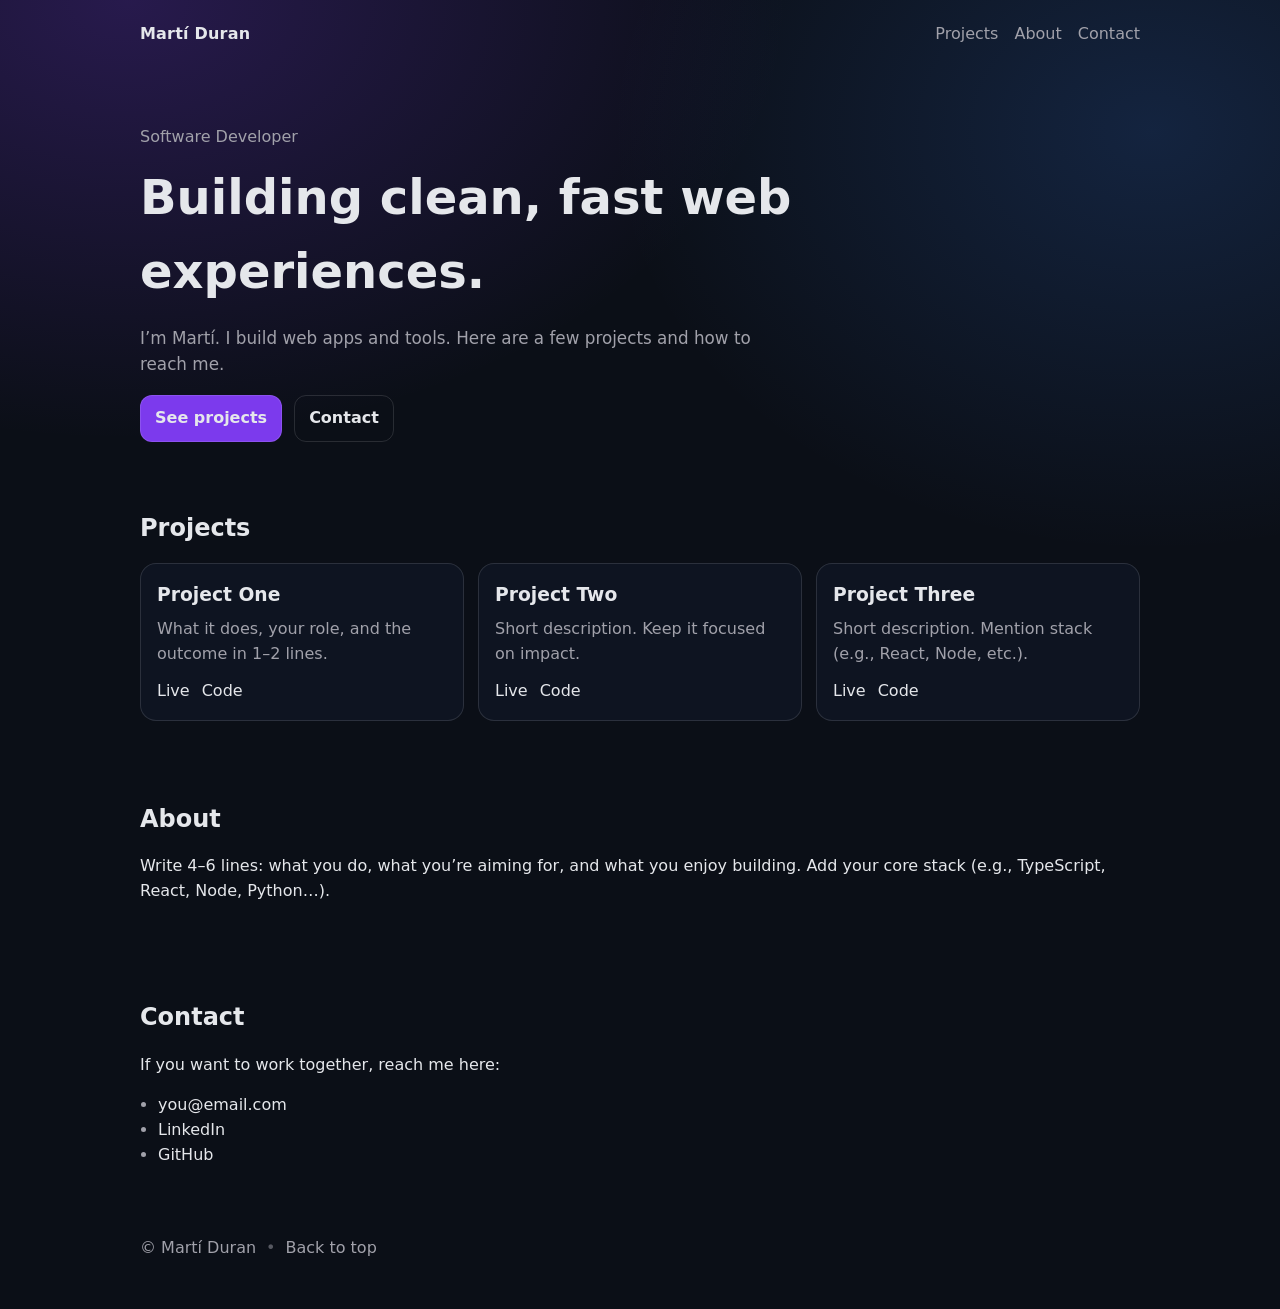
==== index.html @ 9e18cebf "0.0" ====
<!doctype html>
<html lang="en">
  <head>
    <meta charset="UTF-8" />
    <meta name="viewport" content="width=device-width, initial-scale=1.0" />
    <title>Martí Duran — Portfolio</title>
    <meta name="description" content="Portfolio of Martí Duran. Projects, experience, and contact." />
    <link rel="stylesheet" href="styles.css" />
  </head>
  <body>
    <header class="container header">
      <a class="logo" href="#">Martí Duran</a>

      <nav class="nav">
        <a href="#projects">Projects</a>
        <a href="#about">About</a>
        <a href="#contact">Contact</a>
      </nav>
    </header>

    <main>
      <section class="container hero">
        <p class="kicker">Software Developer</p>
        <h1>Building clean, fast web experiences.</h1>
        <p class="lead">
          I’m Martí. I build web apps and tools. Here are a few projects and how to reach me.
        </p>

        <div class="cta">
          <a class="button" href="#projects">See projects</a>
          <a class="button ghost" href="#contact">Contact</a>
        </div>
      </section>

      <section id="projects" class="container section">
        <h2>Projects</h2>

        <div class="grid">
          <article class="card">
            <h3>Project One</h3>
            <p>What it does, your role, and the outcome in 1–2 lines.</p>
            <div class="links">
              <a href="#" target="_blank" rel="noreferrer">Live</a>
              <a href="#" target="_blank" rel="noreferrer">Code</a>
            </div>
          </article>

          <article class="card">
            <h3>Project Two</h3>
            <p>Short description. Keep it focused on impact.</p>
            <div class="links">
              <a href="#" target="_blank" rel="noreferrer">Live</a>
              <a href="#" target="_blank" rel="noreferrer">Code</a>
            </div>
          </article>

          <article class="card">
            <h3>Project Three</h3>
            <p>Short description. Mention stack (e.g., React, Node, etc.).</p>
            <div class="links">
              <a href="#" target="_blank" rel="noreferrer">Live</a>
              <a href="#" target="_blank" rel="noreferrer">Code</a>
            </div>
          </article>
        </div>
      </section>

      <section id="about" class="container section">
        <h2>About</h2>
        <p>
          Write 4–6 lines: what you do, what you’re aiming for, and what you enjoy building.
          Add your core stack (e.g., TypeScript, React, Node, Python…).
        </p>
      </section>

      <section id="contact" class="container section">
        <h2>Contact</h2>
        <p>If you want to work together, reach me here:</p>
        <ul class="contact">
          <li><a href="mailto:you@email.com">you@email.com</a></li>
          <li><a href="https://www.linkedin.com/in/your-handle" target="_blank" rel="noreferrer">LinkedIn</a></li>
          <li><a href="https://github.com/martiduran5" target="_blank" rel="noreferrer">GitHub</a></li>
        </ul>
      </section>
    </main>

    <footer class="container footer">
      <span>© <span id="year"></span> Martí Duran</span>
      <span class="sep">•</span>
      <a href="#top">Back to top</a>
    </footer>

    <script src="script.js"></script>
  </body>
</html>
---- styles.css ----
:root {
  --bg: #0b0f17;
  --panel: #111827;
  --text: #e5e7eb;
  --muted: #a1a1aa;
  --brand: #7c3aed;
  --border: rgba(255, 255, 255, 0.12);
}

* { box-sizing: border-box; }
html, body { margin: 0; padding: 0; }
body {
  font-family: ui-sans-serif, system-ui, -apple-system, Segoe UI, Roboto, Arial, "Apple Color Emoji", "Segoe UI Emoji";
  background: radial-gradient(1200px 800px at 10% 0%, rgba(124, 58, 237, 0.25), transparent 55%),
              radial-gradient(900px 700px at 90% 10%, rgba(59, 130, 246, 0.18), transparent 60%),
              var(--bg);
  color: var(--text);
  line-height: 1.55;
}

a { color: inherit; text-decoration: none; }
a:hover { text-decoration: underline; }

.container { width: min(1000px, 92%); margin: 0 auto; }

.header {
  display: flex;
  justify-content: space-between;
  align-items: center;
  padding: 22px 0;
}

.logo { font-weight: 700; letter-spacing: 0.2px; }

.nav { display: flex; gap: 16px; color: var(--muted); }
.nav a:hover { color: var(--text); text-decoration: none; }

.hero { padding: 56px 0 28px; }
.kicker { color: var(--muted); margin: 0 0 10px; }
.hero h1 { font-size: clamp(2rem, 4vw, 3rem); margin: 0 0 12px; }
.lead { color: var(--muted); font-size: 1.05rem; max-width: 62ch; }

.cta { display: flex; gap: 12px; margin-top: 18px; }
.button {
  background: var(--brand);
  border: 1px solid rgba(255,255,255,0.12);
  padding: 10px 14px;
  border-radius: 12px;
  font-weight: 600;
  text-decoration: none;
}
.button.ghost {
  background: transparent;
}

.section { padding: 40px 0; }
.section h2 { margin: 0 0 16px; }

.grid {
  display: grid;
  grid-template-columns: repeat(3, 1fr);
  gap: 14px;
}

.card {
  background: rgba(17, 24, 39, 0.7);
  border: 1px solid var(--border);
  border-radius: 16px;
  padding: 16px;
  backdrop-filter: blur(8px);
}
.card h3 { margin: 0 0 8px; }
.card p { margin: 0 0 12px; color: var(--muted); }
.links { display: flex; gap: 12px; color: var(--text); }

.contact { margin: 12px 0 0; padding-left: 18px; color: var(--muted); }
.contact a { color: var(--text); }

.footer {
  padding: 28px 0 48px;
  color: var(--muted);
  display: flex;
  gap: 10px;
  align-items: center;
}
.sep { opacity: 0.5; }

@media (max-width: 860px) {
  .grid { grid-template-columns: 1fr; }
  .nav { gap: 12px; }
}
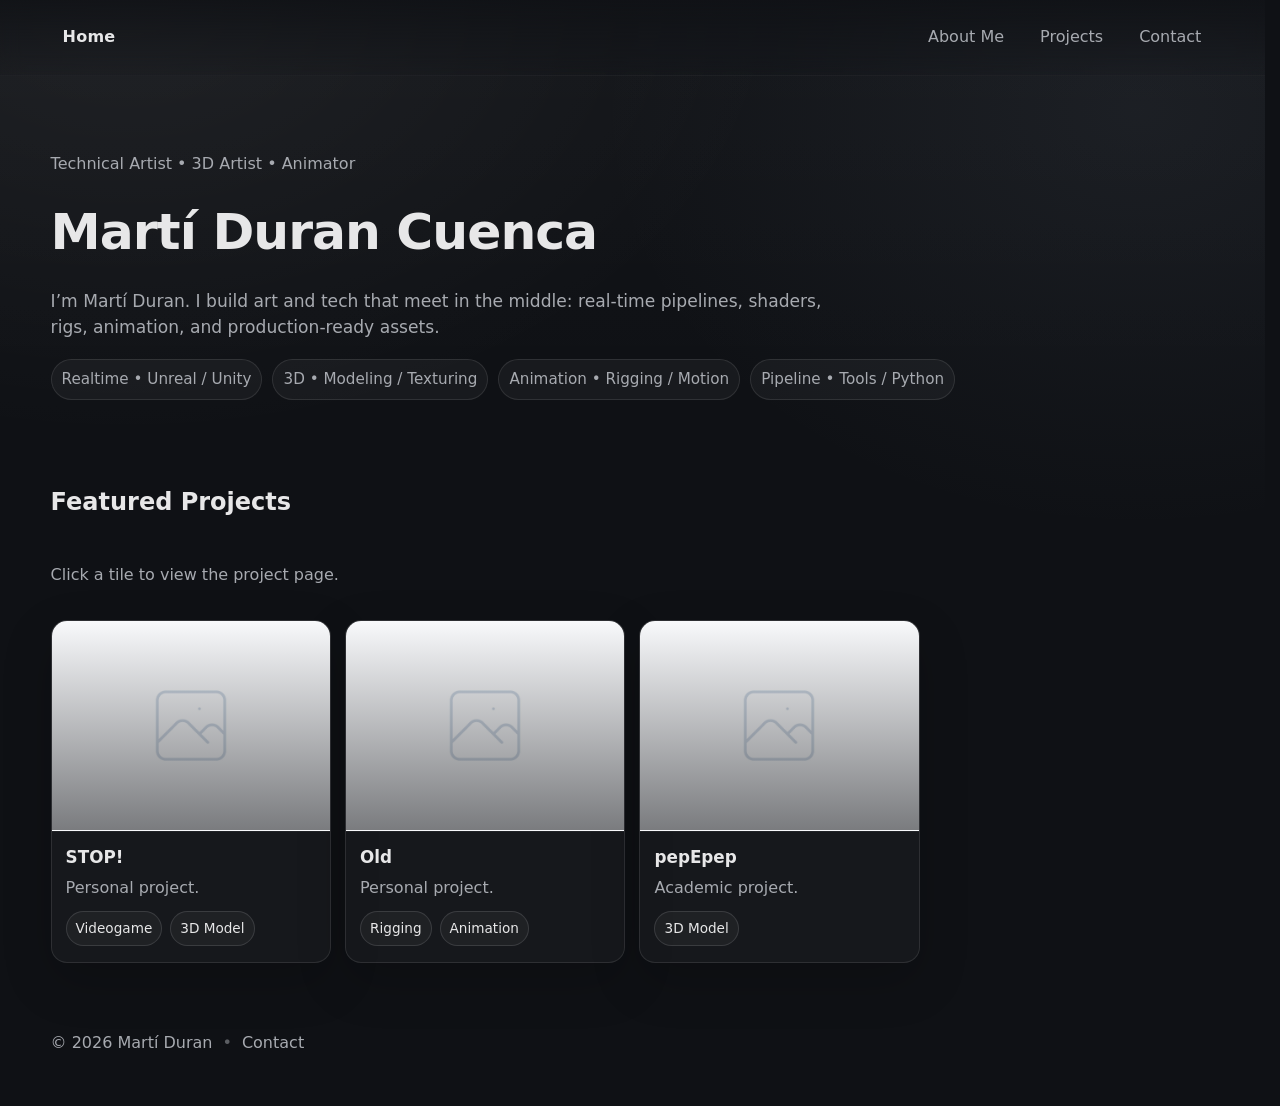
==== commit 9a126838: "0.1" ====
--- a/index.html
+++ b/index.html
@@ -1,95 +1,109 @@
 <!doctype html>
-<html lang="en">
+<html lang="en" id="top">
   <head>
     <meta charset="UTF-8" />
     <meta name="viewport" content="width=device-width, initial-scale=1.0" />
-    <title>Martí Duran — Portfolio</title>
-    <meta name="description" content="Portfolio of Martí Duran. Projects, experience, and contact." />
+    <title>Martí Duran — Technical Artist • 3D Artist • Animator</title>
+    <meta name="description" content="Portfolio of Martí Duran — Technical Artist, 3D Artist and Animator." />
     <link rel="stylesheet" href="styles.css" />
+    <script defer src="script.js"></script>
   </head>
+
   <body>
-    <header class="container header">
-      <a class="logo" href="#">Martí Duran</a>
+    <div class="site-header">
+      <header class="container header">
+        <a class="logo" href="index.html" aria-label="Go to homepage">Home</a>
 
-      <nav class="nav">
-        <a href="#projects">Projects</a>
-        <a href="#about">About</a>
-        <a href="#contact">Contact</a>
-      </nav>
-    </header>
+        <nav class="nav" aria-label="Primary navigation">
+          <a href="about.html">About Me</a>
+          <a href="projects.html">Projects</a>
+          <a href="contact.html">Contact</a>
+        </nav>
+
+        <button class="mobile-toggle" type="button" aria-label="Open menu" aria-expanded="false">Menu</button>
+      </header>
+
+      <div class="mobile-menu" hidden>
+        <nav class="mobile-nav" aria-label="Mobile navigation">
+          <a href="about.html">About Me</a>
+          <a href="projects.html">Projects</a>
+          <a href="contact.html">Contact</a>
+        </nav>
+      </div>
+    </div>
 
     <main>
       <section class="container hero">
-        <p class="kicker">Software Developer</p>
-        <h1>Building clean, fast web experiences.</h1>
+        <p class="muted">Technical Artist • 3D Artist • Animator</p>
+        <h1>Martí Duran Cuenca</h1>
         <p class="lead">
-          I’m Martí. I build web apps and tools. Here are a few projects and how to reach me.
+          I’m Martí Duran. I build art and tech that meet in the middle:
+          real-time pipelines, shaders, rigs, animation, and production-ready assets.
         </p>
 
-        <div class="cta">
-          <a class="button" href="#projects">See projects</a>
-          <a class="button ghost" href="#contact">Contact</a>
+        <div class="hero-meta">
+          <div class="pill">Realtime • Unreal / Unity</div>
+          <div class="pill">3D • Modeling / Texturing</div>
+          <div class="pill">Animation • Rigging / Motion</div>
+          <div class="pill">Pipeline • Tools / Python</div>
         </div>
       </section>
 
-      <section id="projects" class="container section">
-        <h2>Projects</h2>
+      <section class="container section">
+        <div class="section-head">
+          <h2>Featured Projects</h2>
+          <p class="muted">Click a tile to view the project page.</p>
+        </div>
 
-        <div class="grid">
-          <article class="card">
-            <h3>Project One</h3>
-            <p>What it does, your role, and the outcome in 1–2 lines.</p>
-            <div class="links">
-              <a href="#" target="_blank" rel="noreferrer">Live</a>
-              <a href="#" target="_blank" rel="noreferrer">Code</a>
+        <div class="tile-grid">
+          <a class="tile" href="projects/personal-01.html" aria-label="Open STOP!">
+            <div class="tile-thumb">
+              <img src="assets/projects/personal/personal-01/thumb.jpg" alt="STOP! thumbnail" loading="lazy" />
             </div>
-          </article>
+            <div class="tile-body">
+              <h3 class="tile-title">STOP!</h3>
+              <p class="tile-desc">Personal project.</p>
+              <div class="tags">
+                <span class="tag">Videogame</span>
+                <span class="tag">3D Model</span>
+              </div>
+            </div>
+          </a>
 
-          <article class="card">
-            <h3>Project Two</h3>
-            <p>Short description. Keep it focused on impact.</p>
-            <div class="links">
-              <a href="#" target="_blank" rel="noreferrer">Live</a>
-              <a href="#" target="_blank" rel="noreferrer">Code</a>
+          <a class="tile" href="projects/personal-02.html" aria-label="Open Old">
+            <div class="tile-thumb">
+              <img src="assets/projects/personal/personal-02/thumb.jpg" alt="Old thumbnail" loading="lazy" />
             </div>
-          </article>
+            <div class="tile-body">
+              <h3 class="tile-title">Old</h3>
+              <p class="tile-desc">Personal project.</p>
+              <div class="tags">
+                <span class="tag">Rigging</span>
+                <span class="tag">Animation</span>
+              </div>
+            </div>
+          </a>
 
-          <article class="card">
-            <h3>Project Three</h3>
-            <p>Short description. Mention stack (e.g., React, Node, etc.).</p>
-            <div class="links">
-              <a href="#" target="_blank" rel="noreferrer">Live</a>
-              <a href="#" target="_blank" rel="noreferrer">Code</a>
+          <a class="tile" href="projects/academic-01.html" aria-label="Open pepEpep">
+            <div class="tile-thumb">
+              <img src="assets/projects/academic/academic-01/thumb.jpg" alt="pepEpep thumbnail" loading="lazy" />
             </div>
-          </article>
+            <div class="tile-body">
+              <h3 class="tile-title">pepEpep</h3>
+              <p class="tile-desc">Academic project.</p>
+              <div class="tags">
+                <span class="tag">3D Model</span>
+              </div>
+            </div>
+          </a>
         </div>
-      </section>
-
-      <section id="about" class="container section">
-        <h2>About</h2>
-        <p>
-          Write 4–6 lines: what you do, what you’re aiming for, and what you enjoy building.
-          Add your core stack (e.g., TypeScript, React, Node, Python…).
-        </p>
-      </section>
-
-      <section id="contact" class="container section">
-        <h2>Contact</h2>
-        <p>If you want to work together, reach me here:</p>
-        <ul class="contact">
-          <li><a href="mailto:you@email.com">you@email.com</a></li>
-          <li><a href="https://www.linkedin.com/in/your-handle" target="_blank" rel="noreferrer">LinkedIn</a></li>
-          <li><a href="https://github.com/martiduran5" target="_blank" rel="noreferrer">GitHub</a></li>
-        </ul>
       </section>
     </main>
 
     <footer class="container footer">
       <span>© <span id="year"></span> Martí Duran</span>
       <span class="sep">•</span>
-      <a href="#top">Back to top</a>
+      <a href="contact.html">Contact</a>
     </footer>
-
-    <script src="script.js"></script>
   </body>
 </html>
--- a/styles.css
+++ b/styles.css
@@ -1,91 +1,525 @@
 :root {
-  --bg: #0b0f17;
-  --panel: #111827;
-  --text: #e5e7eb;
-  --muted: #a1a1aa;
-  --brand: #7c3aed;
-  --border: rgba(255, 255, 255, 0.12);
+  /* ===== Neutral grey scheme (graphite) with subtle undertones ===== */
+  --bg: #0f1115;
+  --panel: rgba(22, 24, 28, 0.78);
+  --panel-strong: rgba(22, 24, 28, 0.92);
+  --text: #e7e7e8;
+  --muted: #a7aab0;
+  --brand: #8b8f97;
+  --border: rgba(255, 255, 255, 0.10);
+  --shadow: 0 18px 60px rgba(0, 0, 0, 0.45);
+
+  --radius: 16px;
+  --container: 1280px;
 }
 
 * { box-sizing: border-box; }
 html, body { margin: 0; padding: 0; }
+
+html {
+  color-scheme: dark;
+  scroll-behavior: smooth;
+
+  /* Prevent tiny width differences between short/long pages (scrollbar on/off) */
+  scrollbar-gutter: stable;
+}
+
+/* Footer pinned to bottom on tall screens */
 body {
-  font-family: ui-sans-serif, system-ui, -apple-system, Segoe UI, Roboto, Arial, "Apple Color Emoji", "Segoe UI Emoji";
-  background: radial-gradient(1200px 800px at 10% 0%, rgba(124, 58, 237, 0.25), transparent 55%),
-              radial-gradient(900px 700px at 90% 10%, rgba(59, 130, 246, 0.18), transparent 60%),
-              var(--bg);
+  min-height: 100vh;
+  display: flex;
+  flex-direction: column;
+
+  font-family: ui-sans-serif, system-ui, -apple-system, Segoe UI, Roboto, Arial, "Apple Color Emoji","Segoe UI Emoji";
+
+  background:
+    radial-gradient(1200px 800px at 10% 0%, rgba(255, 255, 255, 0.06), transparent 55%),
+    radial-gradient(900px 700px at 90% 10%, rgba(148, 163, 184, 0.08), transparent 60%),
+    linear-gradient(180deg, rgba(255,255,255,0.02), transparent 35%),
+    var(--bg);
+
   color: var(--text);
   line-height: 1.55;
 }
 
+main { flex: 1; }
+
+img { max-width: 100%; display: block; }
 a { color: inherit; text-decoration: none; }
-a:hover { text-decoration: underline; }
-
-.container { width: min(1000px, 92%); margin: 0 auto; }
-
+
+.container { width: min(var(--container), 92%); margin: 0 auto; }
+.muted { color: var(--muted); }
+.tiny { font-size: 0.9rem; }
+
+/* ===== Full-width sticky glass header wrapper ===== */
+.site-header {
+  position: sticky;
+  top: 0;
+  z-index: 30;
+
+  width: 100%;
+  background: linear-gradient(to bottom, rgba(15, 17, 21, 0.82), rgba(15, 17, 21, 0.10));
+  backdrop-filter: blur(10px);
+  border-bottom: 1px solid rgba(255, 255, 255, 0.06);
+}
+
+/* Header content uses the SAME .container bounds as the rest of the site */
 .header {
   display: flex;
   justify-content: space-between;
   align-items: center;
-  padding: 22px 0;
-}
-
-.logo { font-weight: 700; letter-spacing: 0.2px; }
-
-.nav { display: flex; gap: 16px; color: var(--muted); }
-.nav a:hover { color: var(--text); text-decoration: none; }
-
-.hero { padding: 56px 0 28px; }
-.kicker { color: var(--muted); margin: 0 0 10px; }
-.hero h1 { font-size: clamp(2rem, 4vw, 3rem); margin: 0 0 12px; }
-.lead { color: var(--muted); font-size: 1.05rem; max-width: 62ch; }
-
-.cta { display: flex; gap: 12px; margin-top: 18px; }
+  padding: 14px 0;
+}
+
+.logo {
+  font-weight: 800;
+  letter-spacing: 0.2px;
+  padding: 10px 12px;
+  border-radius: 12px;
+}
+.logo:hover { background: rgba(255, 255, 255, 0.06); }
+
+/* Nav */
+.nav {
+  display: flex;
+  align-items: center;
+  gap: 10px;
+  color: var(--muted);
+}
+
+.nav a {
+  color: var(--muted);
+  padding: 10px 12px;
+  border-radius: 12px;
+  border: 1px solid transparent;
+  transition: background 160ms ease, color 160ms ease, border-color 160ms ease;
+}
+
+.nav a:hover {
+  color: var(--text);
+  background: rgba(255, 255, 255, 0.06);
+  border-color: rgba(255, 255, 255, 0.06);
+}
+
+.nav a.active {
+  color: var(--text);
+  background: rgba(255, 255, 255, 0.07);
+  border-color: rgba(255, 255, 255, 0.14);
+}
+
+/* Mobile menu */
+.mobile-toggle {
+  display: none;
+  padding: 10px 12px;
+  border-radius: 12px;
+  border: 1px solid var(--border);
+  background: rgba(255, 255, 255, 0.04);
+  color: var(--text);
+  cursor: pointer;
+}
+.mobile-toggle:hover { background: rgba(255, 255, 255, 0.07); }
+
+.mobile-menu {
+  background: rgba(15, 17, 21, 0.82);
+  backdrop-filter: blur(10px);
+  border-bottom: 1px solid rgba(255, 255, 255, 0.08);
+}
+.mobile-nav {
+  width: min(var(--container), 92%);
+  margin: 0 auto;
+  padding: 12px 0 16px;
+  display: grid;
+  gap: 10px;
+}
+.mobile-nav a {
+  padding: 12px 12px;
+  border: 1px solid var(--border);
+  border-radius: 14px;
+  background: rgba(255, 255, 255, 0.04);
+  color: var(--text);
+}
+
+/* Sections */
+.section { padding: 42px 0; }
+.section-head { display: grid; gap: 6px; margin-bottom: 16px; }
+
+.hero { padding: 60px 0 22px; }
+.page-hero { padding: 46px 0 18px; }
+
+.hero h1,
+.page-hero h1 {
+  font-size: clamp(2rem, 4vw, 3.15rem);
+  margin: 0 0 12px;
+  letter-spacing: -0.02em;
+}
+
+.lead {
+  color: var(--muted);
+  font-size: 1.07rem;
+  max-width: 72ch;
+}
+
+/* Buttons */
+.cta {
+  display: flex;
+  gap: 12px;
+  flex-wrap: wrap;
+  margin-top: 18px;
+}
 .button {
-  background: var(--brand);
-  border: 1px solid rgba(255,255,255,0.12);
+  background: rgba(255, 255, 255, 0.10);
+  border: 1px solid rgba(255, 255, 255, 0.14);
   padding: 10px 14px;
   border-radius: 12px;
-  font-weight: 600;
-  text-decoration: none;
+  font-weight: 700;
+  color: var(--text);
+  display: inline-flex;
+  align-items: center;
+  justify-content: center;
+  gap: 8px;
+  box-shadow: 0 10px 30px rgba(0, 0, 0, 0.25);
+  transition: transform 160ms ease, box-shadow 160ms ease, background 160ms ease;
+}
+.button:hover {
+  transform: translateY(-1px);
+  background: rgba(255, 255, 255, 0.14);
+  box-shadow: 0 14px 38px rgba(0, 0, 0, 0.35);
 }
 .button.ghost {
   background: transparent;
-}
-
-.section { padding: 40px 0; }
-.section h2 { margin: 0 0 16px; }
-
-.grid {
+  box-shadow: none;
+  border: 1px solid rgba(255, 255, 255, 0.14);
+}
+.button.ghost:hover { background: rgba(255, 255, 255, 0.06); }
+
+/* Pills */
+.hero-meta {
+  display: flex;
+  flex-wrap: wrap;
+  gap: 10px;
+  margin-top: 18px;
+}
+.pill {
+  border: 1px solid var(--border);
+  background: rgba(255, 255, 255, 0.04);
+  color: var(--muted);
+  padding: 8px 10px;
+  border-radius: 999px;
+  font-size: 0.95rem;
+}
+
+/* ===== Panel spacing normalization (even top/bottom) ===== */
+.panel {
+  background: var(--panel);
+  border: 1px solid var(--border);
+  border-radius: var(--radius);
+  backdrop-filter: blur(10px);
+  box-shadow: 0 18px 50px rgba(0, 0, 0, 0.24);
+  padding: 16px 18px;
+}
+
+.panel-accent {
+  background:
+    linear-gradient(135deg, rgba(255, 255, 255, 0.06), rgba(148, 163, 184, 0.06)),
+    var(--panel);
+  border-color: rgba(255, 255, 255, 0.12);
+}
+
+/* Normalize spacing inside panels */
+.panel h2 { margin: 0 0 12px; }
+.panel h3 { margin: 16px 0 8px; }
+
+.panel p { margin: 0 0 12px; }
+.panel p:last-child { margin-bottom: 0; }
+
+.panel ul { margin: 10px 0 0; padding-left: 18px; }
+.panel ul:last-child { margin-bottom: 0; }
+
+/* About toolset vertical */
+.toolset-vertical {
+  display: grid;
+  gap: 12px;
+  margin-top: 10px;
+}
+.toolset-vertical .note {
+  border: 1px solid var(--border);
+  background: rgba(255, 255, 255, 0.03);
+  border-radius: 14px;
+  padding: 12px;
+}
+
+/* Tiles */
+.tile-grid {
   display: grid;
   grid-template-columns: repeat(3, 1fr);
   gap: 14px;
 }
 
-.card {
-  background: rgba(17, 24, 39, 0.7);
-  border: 1px solid var(--border);
-  border-radius: 16px;
-  padding: 16px;
-  backdrop-filter: blur(8px);
-}
-.card h3 { margin: 0 0 8px; }
-.card p { margin: 0 0 12px; color: var(--muted); }
-.links { display: flex; gap: 12px; color: var(--text); }
-
-.contact { margin: 12px 0 0; padding-left: 18px; color: var(--muted); }
-.contact a { color: var(--text); }
-
+/* Wide screens: 4 columns */
+@media (min-width: 1280px) {
+  .tile-grid { grid-template-columns: repeat(4, 1fr); }
+}
+
+.tile {
+  display: grid;
+  grid-template-rows: auto 1fr;
+  border-radius: var(--radius);
+  border: 1px solid var(--border);
+  background: rgba(255, 255, 255, 0.03);
+  overflow: hidden;
+  box-shadow: 0 18px 50px rgba(0, 0, 0, 0.18);
+  transition: transform 170ms ease, border-color 170ms ease, box-shadow 170ms ease;
+}
+.tile:hover {
+  transform: translateY(-3px);
+  border-color: rgba(255, 255, 255, 0.18);
+  box-shadow: 0 24px 70px rgba(0, 0, 0, 0.30);
+}
+
+.tile-thumb { position: relative; background: rgba(255, 255, 255, 0.03); }
+.tile-thumb::after {
+  content: "";
+  position: absolute;
+  inset: 0;
+  background: linear-gradient(to bottom, transparent, rgba(15, 17, 21, 0.60));
+  opacity: 0.9;
+  pointer-events: none;
+}
+.tile-thumb img {
+  width: 100%;
+  aspect-ratio: 4 / 3;
+  object-fit: cover;
+  transform: scale(1.01);
+  transition: transform 220ms ease;
+}
+.tile:hover .tile-thumb img { transform: scale(1.06); }
+
+.tile-body { padding: 14px 14px 16px; }
+.tile-title { margin: 0 0 6px; font-size: 1.05rem; }
+.tile-desc { margin: 0 0 10px; color: var(--muted); }
+
+.tags { display: flex; flex-wrap: wrap; gap: 8px; }
+.tag {
+  font-size: 0.85rem;
+  color: var(--text);
+  border: 1px solid rgba(255, 255, 255, 0.12);
+  background: rgba(255, 255, 255, 0.04);
+  padding: 6px 9px;
+  border-radius: 999px;
+}
+
+/* Filters */
+.filter-row {
+  display: flex;
+  flex-wrap: wrap;
+  gap: 10px;
+  margin: 10px 0 16px;
+}
+.filter-chip {
+  user-select: none;
+  cursor: pointer;
+  padding: 8px 10px;
+  border-radius: 999px;
+  border: 1px solid var(--border);
+  background: rgba(255, 255, 255, 0.03);
+  color: var(--muted);
+  font-size: 0.95rem;
+}
+.filter-chip.active {
+  background: rgba(255, 255, 255, 0.08);
+  border-color: rgba(255, 255, 255, 0.16);
+  color: var(--text);
+}
+
+/* Project detail */
+.back-row { margin-bottom: 10px; }
+.back-link {
+  display: inline-flex;
+  align-items: center;
+  gap: 8px;
+  color: var(--muted);
+  padding: 8px 10px;
+  border-radius: 12px;
+  border: 1px solid rgba(255,255,255,0.10);
+  background: rgba(255,255,255,0.03);
+}
+.back-link:hover { color: var(--text); background: rgba(255,255,255,0.06); }
+
+.project-meta {
+  margin-top: 18px;
+  display: grid;
+  grid-template-columns: repeat(4, 1fr);
+  gap: 12px;
+}
+.meta-card {
+  background: rgba(255, 255, 255, 0.03);
+  border: 1px solid var(--border);
+  border-radius: 14px;
+  padding: 12px;
+}
+.meta-title { color: var(--muted); font-size: 0.9rem; margin-bottom: 6px; }
+.meta-text a { text-decoration: underline; text-underline-offset: 3px; }
+
+/* Gallery */
+.gallery {
+  display: grid;
+  grid-template-columns: repeat(4, 1fr);
+  gap: 12px;
+}
+.gallery-item {
+  border-radius: 14px;
+  overflow: hidden;
+  border: 1px solid var(--border);
+  background: rgba(255, 255, 255, 0.03);
+  transition: transform 160ms ease, border-color 160ms ease;
+  cursor: zoom-in;
+}
+.gallery-item:hover {
+  transform: translateY(-2px);
+  border-color: rgba(255, 255, 255, 0.18);
+}
+.gallery-item img {
+  width: 100%;
+  aspect-ratio: 1 / 1;
+  object-fit: cover;
+}
+
+/* Contact links grid */
+.link-grid {
+  display: grid;
+  grid-template-columns: repeat(2, 1fr);
+  gap: 12px;
+  margin-top: 12px;
+}
+.link-card {
+  border: 1px solid var(--border);
+  background: rgba(255, 255, 255, 0.03);
+  border-radius: 14px;
+  padding: 12px;
+  display: grid;
+  gap: 6px;
+}
+.link-card .label { color: var(--muted); font-size: 0.9rem; }
+.link-card a { text-decoration: underline; text-underline-offset: 3px; }
+
+/* Footer */
 .footer {
-  padding: 28px 0 48px;
-  color: var(--muted);
-  display: flex;
+  padding: 26px 0 50px;
+  color: var(--muted);
+  display: flex;
+  flex-wrap: wrap;
   gap: 10px;
   align-items: center;
 }
 .sep { opacity: 0.5; }
 
-@media (max-width: 860px) {
-  .grid { grid-template-columns: 1fr; }
-  .nav { gap: 12px; }
+/* Focus states */
+a:focus-visible,
+button:focus-visible,
+[role="button"]:focus-visible {
+  outline: 2px solid rgba(255, 255, 255, 0.45);
+  outline-offset: 3px;
+  border-radius: 12px;
+}
+
+/* ===== Lightbox ===== */
+.lightbox {
+  position: fixed;
+  inset: 0;
+  z-index: 999;
+  display: none;
+}
+.lightbox.open { display: block; }
+
+.lightbox-backdrop {
+  position: absolute;
+  inset: 0;
+  background: rgba(0,0,0,0.78);
+}
+
+.lightbox-content {
+  position: relative;
+  height: 100%;
+  width: 100%;
+  display: grid;
+  place-items: center;
+  padding: 24px;
+}
+
+.lightbox-img {
+  max-width: min(1100px, 92vw);
+  max-height: 78vh;
+  border-radius: 16px;
+  border: 1px solid rgba(255,255,255,0.14);
+  box-shadow: 0 30px 120px rgba(0,0,0,0.6);
+  background: rgba(255,255,255,0.03);
+  object-fit: contain;
+}
+
+.lightbox-btn {
+  position: absolute;
+  top: 50%;
+  transform: translateY(-50%);
+  border: 1px solid rgba(255,255,255,0.16);
+  background: rgba(22, 24, 28, 0.70);
+  color: var(--text);
+  width: 44px;
+  height: 44px;
+  border-radius: 999px;
+  cursor: pointer;
+  display: grid;
+  place-items: center;
+  backdrop-filter: blur(8px);
+}
+.lightbox-btn:hover { background: rgba(22, 24, 28, 0.88); }
+
+/* RESTORED: arrows on screen edges */
+.lightbox-prev { left: 22px; }
+.lightbox-next { right: 22px; }
+
+.lightbox-close {
+  position: absolute;
+  top: 18px;
+  right: 18px;
+  border: 1px solid rgba(255,255,255,0.16);
+  background: rgba(22, 24, 28, 0.70);
+  color: var(--text);
+  padding: 10px 12px;
+  border-radius: 999px;
+  cursor: pointer;
+  backdrop-filter: blur(8px);
+}
+.lightbox-close:hover { background: rgba(22, 24, 28, 0.88); }
+
+.lightbox-counter {
+  position: absolute;
+  bottom: 18px;
+  left: 50%;
+  transform: translateX(-50%);
+  color: rgba(231, 231, 232, 0.92);
+  background: rgba(22,24,28,0.65);
+  border: 1px solid rgba(255,255,255,0.12);
+  padding: 8px 10px;
+  border-radius: 999px;
+  backdrop-filter: blur(8px);
+  font-size: 0.95rem;
+}
+
+/* Responsive */
+@media (max-width: 980px) {
+  .tile-grid { grid-template-columns: repeat(2, 1fr); }
+  .project-meta { grid-template-columns: repeat(2, 1fr); }
+  .gallery { grid-template-columns: repeat(2, 1fr); }
+}
+
+@media (max-width: 780px) {
+  .nav { display: none; }
+  .mobile-toggle { display: inline-flex; align-items: center; justify-content: center; }
+  .tile-grid { grid-template-columns: 1fr; }
+  .link-grid { grid-template-columns: 1fr; }
+
+  /* keep arrows usable on small screens */
+  .lightbox-prev { left: 10px; }
+  .lightbox-next { right: 10px; }
+  .lightbox-close { right: 10px; }
 }
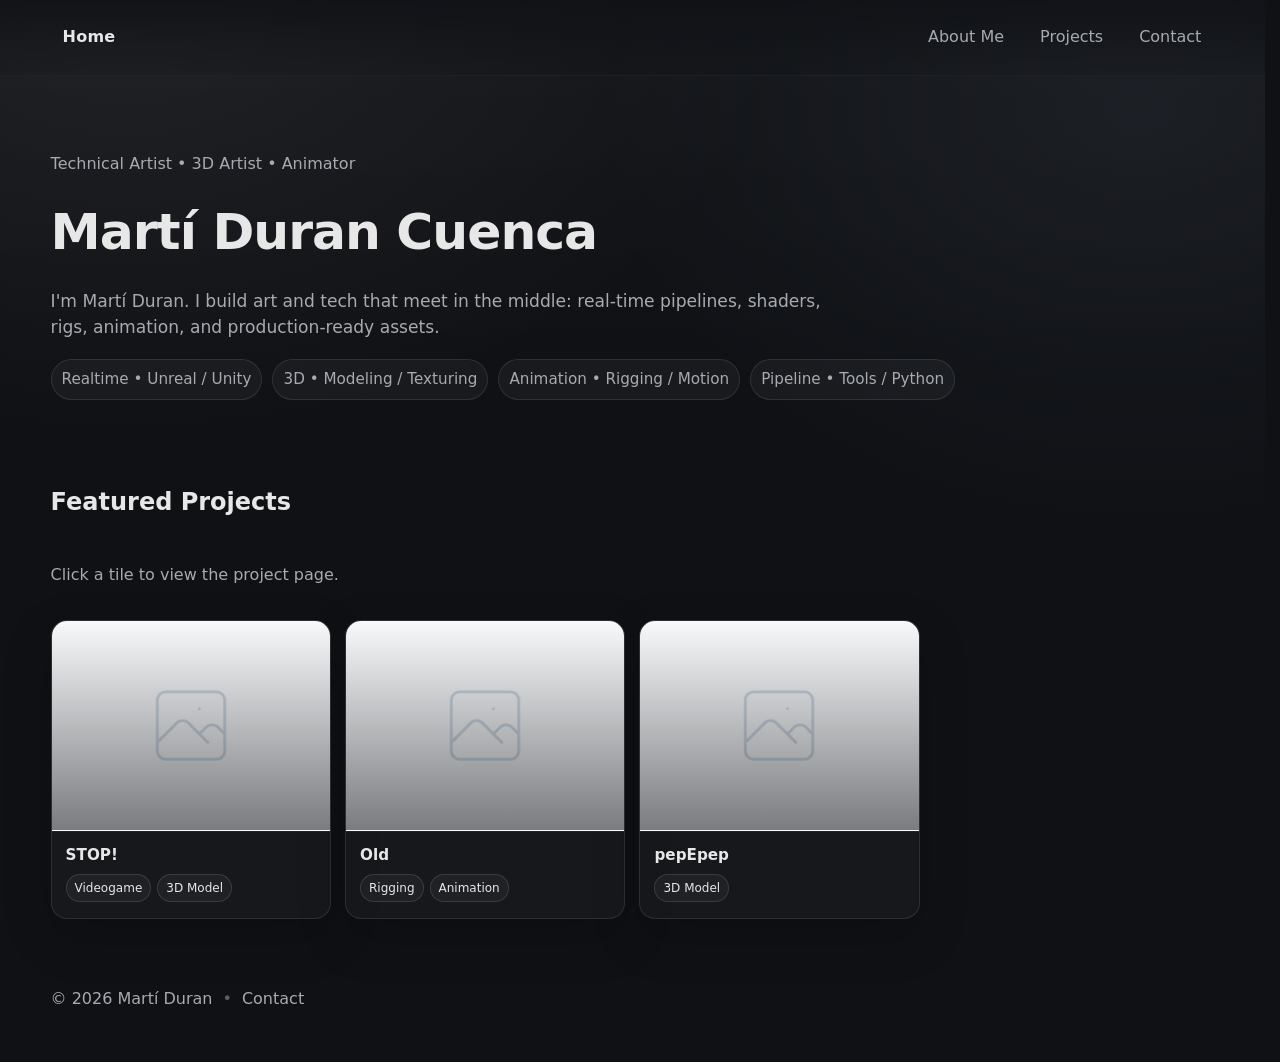
==== commit d8b1b05b: "0.2" ====
--- a/index.html
+++ b/index.html
@@ -37,7 +37,7 @@
         <p class="muted">Technical Artist • 3D Artist • Animator</p>
         <h1>Martí Duran Cuenca</h1>
         <p class="lead">
-          I’m Martí Duran. I build art and tech that meet in the middle:
+          I'm Martí Duran. I build art and tech that meet in the middle:
           real-time pipelines, shaders, rigs, animation, and production-ready assets.
         </p>
 
@@ -62,7 +62,6 @@
             </div>
             <div class="tile-body">
               <h3 class="tile-title">STOP!</h3>
-              <p class="tile-desc">Personal project.</p>
               <div class="tags">
                 <span class="tag">Videogame</span>
                 <span class="tag">3D Model</span>
@@ -76,7 +75,6 @@
             </div>
             <div class="tile-body">
               <h3 class="tile-title">Old</h3>
-              <p class="tile-desc">Personal project.</p>
               <div class="tags">
                 <span class="tag">Rigging</span>
                 <span class="tag">Animation</span>
@@ -90,7 +88,6 @@
             </div>
             <div class="tile-body">
               <h3 class="tile-title">pepEpep</h3>
-              <p class="tile-desc">Academic project.</p>
               <div class="tags">
                 <span class="tag">3D Model</span>
               </div>
--- a/styles.css
+++ b/styles.css
@@ -1,5 +1,4 @@
 :root {
-  /* ===== Neutral grey scheme (graphite) with subtle undertones ===== */
   --bg: #0f1115;
   --panel: rgba(22, 24, 28, 0.78);
   --panel-strong: rgba(22, 24, 28, 0.92);
@@ -19,12 +18,13 @@
 html {
   color-scheme: dark;
   scroll-behavior: smooth;
-
-  /* Prevent tiny width differences between short/long pages (scrollbar on/off) */
   scrollbar-gutter: stable;
 }
 
-/* Footer pinned to bottom on tall screens */
+html.no-scroll {
+  overflow: hidden;
+}
+
 body {
   min-height: 100vh;
   display: flex;
@@ -63,7 +63,6 @@
   border-bottom: 1px solid rgba(255, 255, 255, 0.06);
 }
 
-/* Header content uses the SAME .container bounds as the rest of the site */
 .header {
   display: flex;
   justify-content: space-between;
@@ -120,10 +119,11 @@
 .mobile-toggle:hover { background: rgba(255, 255, 255, 0.07); }
 
 .mobile-menu {
-  background: rgba(15, 17, 21, 0.82);
+  background: rgba(15, 17, 21, 0.92);
   backdrop-filter: blur(10px);
   border-bottom: 1px solid rgba(255, 255, 255, 0.08);
 }
+
 .mobile-nav {
   width: min(var(--container), 92%);
   margin: 0 auto;
@@ -138,6 +138,15 @@
   background: rgba(255, 255, 255, 0.04);
   color: var(--text);
 }
+
+.mobile-menu-backdrop {
+  position: fixed;
+  inset: 0;
+  z-index: 25;
+  background: rgba(0,0,0,0.55);
+  display: none;
+}
+.mobile-menu-backdrop.open { display: block; }
 
 /* Sections */
 .section { padding: 42px 0; }
@@ -208,7 +217,7 @@
   font-size: 0.95rem;
 }
 
-/* ===== Panel spacing normalization (even top/bottom) ===== */
+/* Panels */
 .panel {
   background: var(--panel);
   border: 1px solid var(--border);
@@ -225,17 +234,14 @@
   border-color: rgba(255, 255, 255, 0.12);
 }
 
-/* Normalize spacing inside panels */
 .panel h2 { margin: 0 0 12px; }
 .panel h3 { margin: 16px 0 8px; }
-
 .panel p { margin: 0 0 12px; }
 .panel p:last-child { margin-bottom: 0; }
-
 .panel ul { margin: 10px 0 0; padding-left: 18px; }
 .panel ul:last-child { margin-bottom: 0; }
 
-/* About toolset vertical */
+/* About toolset */
 .toolset-vertical {
   display: grid;
   gap: 12px;
@@ -255,7 +261,6 @@
   gap: 14px;
 }
 
-/* Wide screens: 4 columns */
 @media (min-width: 1280px) {
   .tile-grid { grid-template-columns: repeat(4, 1fr); }
 }
@@ -295,16 +300,16 @@
 .tile:hover .tile-thumb img { transform: scale(1.06); }
 
 .tile-body { padding: 14px 14px 16px; }
-.tile-title { margin: 0 0 6px; font-size: 1.05rem; }
+.tile-title { margin: 0 0 6px; font-size: 0.95rem; }
 .tile-desc { margin: 0 0 10px; color: var(--muted); }
 
-.tags { display: flex; flex-wrap: wrap; gap: 8px; }
+.tags { display: flex; flex-wrap: wrap; gap: 6px; }
 .tag {
-  font-size: 0.85rem;
+  font-size: 0.75rem;
   color: var(--text);
   border: 1px solid rgba(255, 255, 255, 0.12);
   background: rgba(255, 255, 255, 0.04);
-  padding: 6px 9px;
+  padding: 4px 8px;
   border-radius: 999px;
 }
 
@@ -441,12 +446,15 @@
   position: relative;
   height: 100%;
   width: 100%;
-  display: grid;
-  place-items: center;
+  display: flex;
+  align-items: center;
+  justify-content: center;
   padding: 24px;
 }
 
 .lightbox-img {
+  display: block;
+  margin: 0 auto;
   max-width: min(1100px, 92vw);
   max-height: 78vh;
   border-radius: 16px;
@@ -473,7 +481,6 @@
 }
 .lightbox-btn:hover { background: rgba(22, 24, 28, 0.88); }
 
-/* RESTORED: arrows on screen edges */
 .lightbox-prev { left: 22px; }
 .lightbox-next { right: 22px; }
 
@@ -505,7 +512,7 @@
   font-size: 0.95rem;
 }
 
-/* Responsive */
+/* ===== Responsive ===== */
 @media (max-width: 980px) {
   .tile-grid { grid-template-columns: repeat(2, 1fr); }
   .project-meta { grid-template-columns: repeat(2, 1fr); }
@@ -515,11 +522,47 @@
 @media (max-width: 780px) {
   .nav { display: none; }
   .mobile-toggle { display: inline-flex; align-items: center; justify-content: center; }
-  .tile-grid { grid-template-columns: 1fr; }
-  .link-grid { grid-template-columns: 1fr; }
-
-  /* keep arrows usable on small screens */
+
+  .hero { padding: 36px 0 12px; }
+  .page-hero { padding: 30px 0 10px; }
+  .section { padding: 28px 0; }
+
+  .hero h1,
+  .page-hero h1 {
+    font-size: clamp(1.65rem, 7vw, 2.2rem);
+    margin-bottom: 8px;
+  }
+
+  .lead { font-size: 0.98rem; }
+
+  .panel { padding: 14px 14px; }
+  .meta-card,
+  .link-card,
+  .toolset-vertical .note { padding: 10px; }
+
+  /* 2 columns on mobile */
+  .tile-grid { grid-template-columns: repeat(2, 1fr); }
+  .tile-body { padding: 10px; }
+  .tile-title { font-size: 0.88rem; }
+
+  .pill { padding: 6px 8px; font-size: 0.88rem; }
+  .hero-meta {
+    display: grid;
+    grid-template-columns: repeat(2, minmax(0, 1fr));
+    gap: 8px;
+  }
+
+  .filter-chip { padding: 7px 9px; font-size: 0.9rem; }
+
+  .gallery { gap: 10px; }
+
   .lightbox-prev { left: 10px; }
   .lightbox-next { right: 10px; }
   .lightbox-close { right: 10px; }
+  .lightbox-img { max-height: 74vh; }
+}
+
+@media (max-width: 380px) {
+  .hero-meta { grid-template-columns: 1fr; }
+  .tile-grid { grid-template-columns: 1fr; }
 }
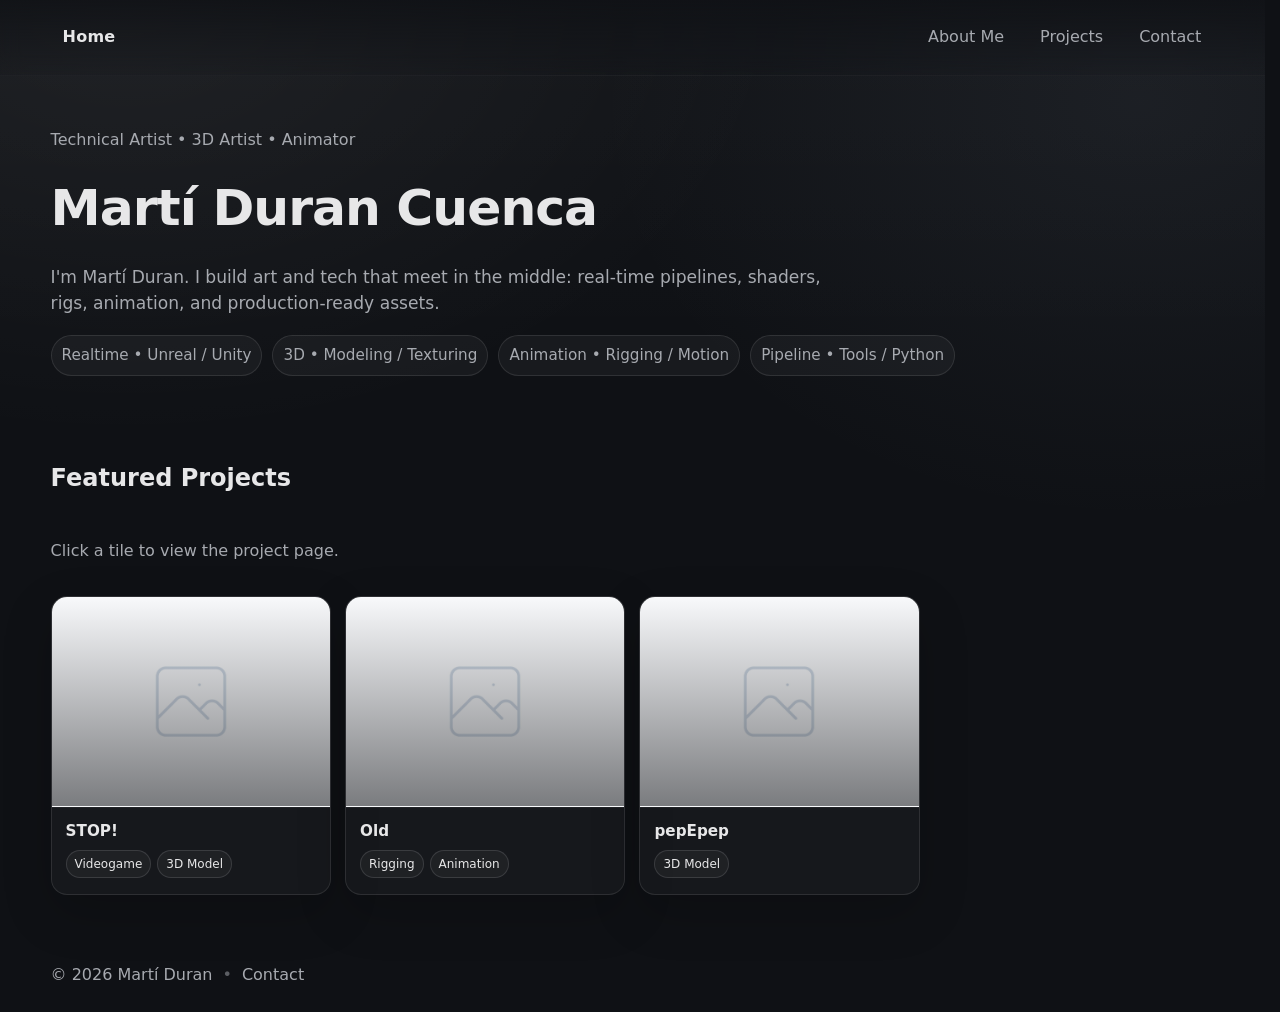
==== commit 65027437: "0.2.2" ====
--- a/index.html
+++ b/index.html
@@ -3,8 +3,10 @@
   <head>
     <meta charset="UTF-8" />
     <meta name="viewport" content="width=device-width, initial-scale=1.0" />
-    <title>Martí Duran — Technical Artist • 3D Artist • Animator</title>
+    <title>Home — Martí Duran</title>
     <meta name="description" content="Portfolio of Martí Duran — Technical Artist, 3D Artist and Animator." />
+    <link rel="icon" href="logo-white.svg" type="image/svg+xml" media="(prefers-color-scheme: dark)" />
+    <link rel="icon" href="logo-black.svg" type="image/svg+xml" media="(prefers-color-scheme: light)" />
     <link rel="stylesheet" href="styles.css" />
     <script defer src="script.js"></script>
   </head>
--- a/styles.css
+++ b/styles.css
@@ -152,8 +152,8 @@
 .section { padding: 42px 0; }
 .section-head { display: grid; gap: 6px; margin-bottom: 16px; }
 
-.hero { padding: 60px 0 22px; }
-.page-hero { padding: 46px 0 18px; }
+.hero { padding: 36px 0 22px; }
+.page-hero { padding: 26px 0 18px; }
 
 .hero h1,
 .page-hero h1 {
@@ -409,7 +409,7 @@
 
 /* Footer */
 .footer {
-  padding: 26px 0 50px;
+  padding: 26px 0 24px;
   color: var(--muted);
   display: flex;
   flex-wrap: wrap;
@@ -523,8 +523,8 @@
   .nav { display: none; }
   .mobile-toggle { display: inline-flex; align-items: center; justify-content: center; }
 
-  .hero { padding: 36px 0 12px; }
-  .page-hero { padding: 30px 0 10px; }
+  .hero { padding: 20px 0 12px; }
+  .page-hero { padding: 16px 0 10px; }
   .section { padding: 28px 0; }
 
   .hero h1,
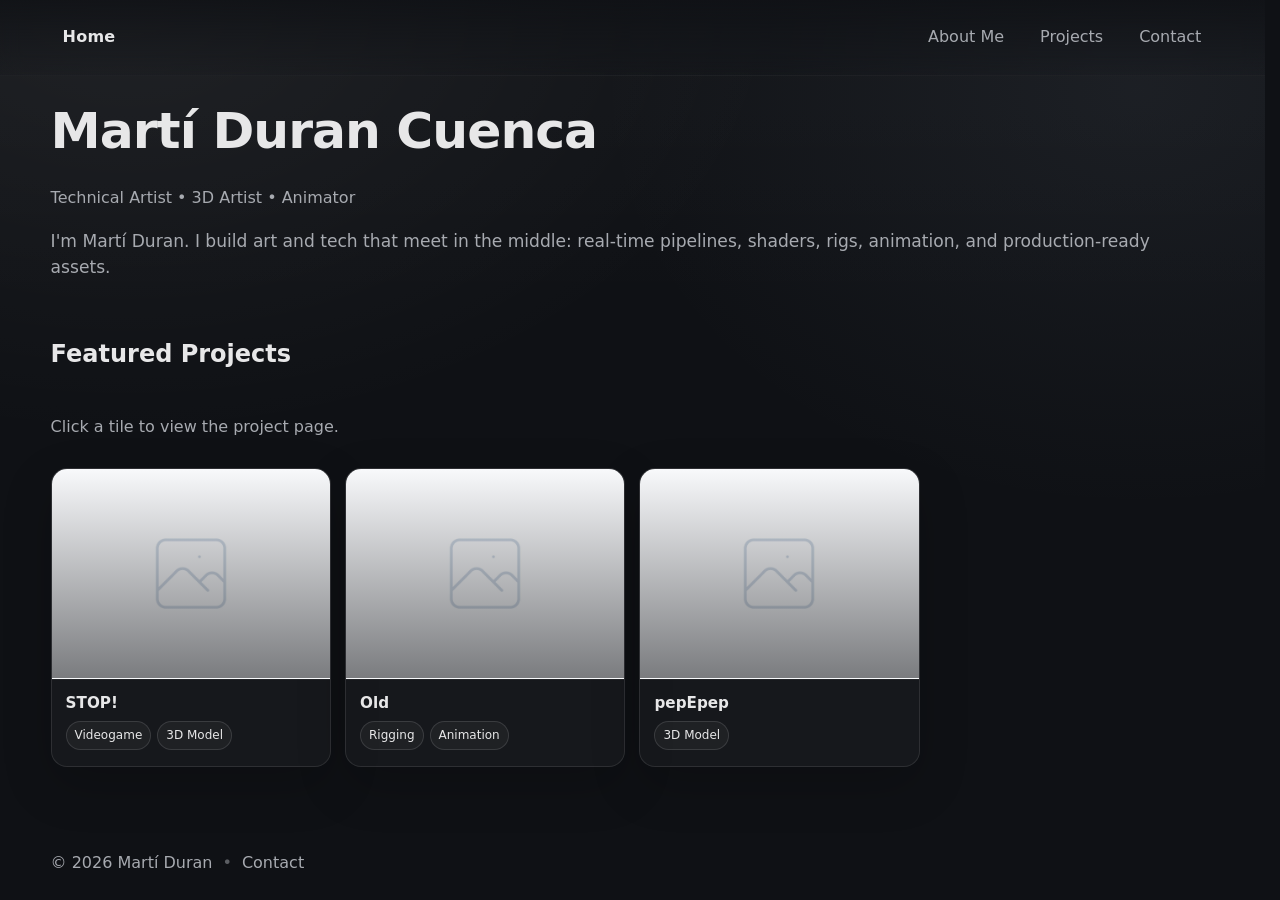
==== commit 0c492b50: "0.3" ====
--- a/index.html
+++ b/index.html
@@ -35,20 +35,12 @@
     </div>
 
     <main>
-      <section class="container hero">
+      <section class="container page-hero">
+        <h1>Martí Duran Cuenca</h1>
         <p class="muted">Technical Artist • 3D Artist • Animator</p>
-        <h1>Martí Duran Cuenca</h1>
         <p class="lead">
-          I'm Martí Duran. I build art and tech that meet in the middle:
-          real-time pipelines, shaders, rigs, animation, and production-ready assets.
+          I'm Martí Duran. I build art and tech that meet in the middle: real-time pipelines, shaders, rigs, animation, and production-ready assets.
         </p>
-
-        <div class="hero-meta">
-          <div class="pill">Realtime • Unreal / Unity</div>
-          <div class="pill">3D • Modeling / Texturing</div>
-          <div class="pill">Animation • Rigging / Motion</div>
-          <div class="pill">Pipeline • Tools / Python</div>
-        </div>
       </section>
 
       <section class="container section">
--- a/styles.css
+++ b/styles.css
@@ -149,11 +149,25 @@
 .mobile-menu-backdrop.open { display: block; }
 
 /* Sections */
-.section { padding: 42px 0; }
-.section-head { display: grid; gap: 6px; margin-bottom: 16px; }
+.section {
+  padding: 24px 0 42px;
+}
+
+.section-head {
+  display: grid;
+  gap: 6px;
+  margin-bottom: 12px;
+}
+
+.section-head h1,
+.section-head h2 {
+  margin-top: 0;
+}
 
 .hero { padding: 36px 0 22px; }
-.page-hero { padding: 26px 0 18px; }
+.page-hero {
+  padding: 16px 0 14px;
+}
 
 .hero h1,
 .page-hero h1 {
@@ -165,7 +179,7 @@
 .lead {
   color: var(--muted);
   font-size: 1.07rem;
-  max-width: 72ch;
+
 }
 
 /* Buttons */
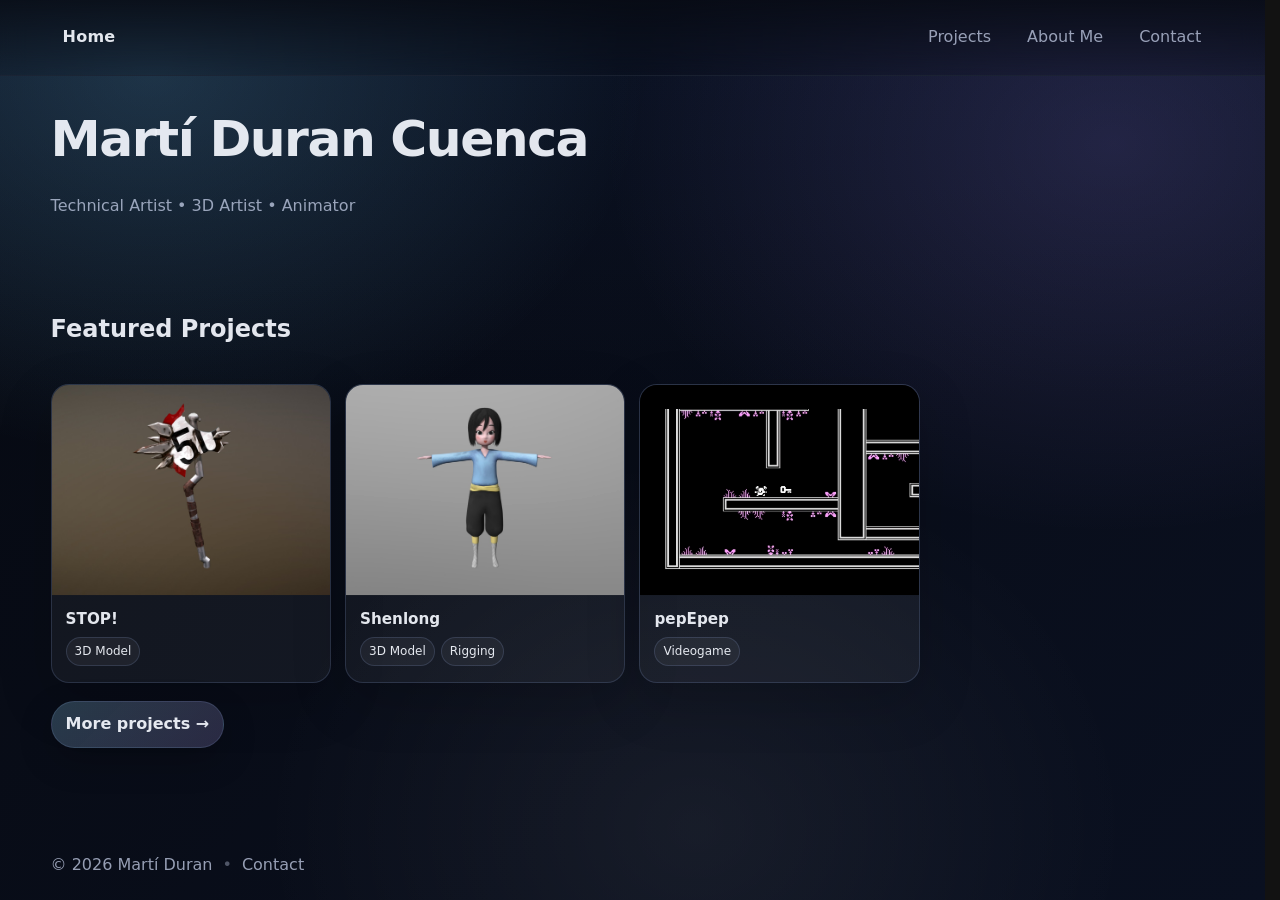
==== commit d67a3236: "1" ====
--- a/index.html
+++ b/index.html
@@ -5,8 +5,7 @@
     <meta name="viewport" content="width=device-width, initial-scale=1.0" />
     <title>Home — Martí Duran</title>
     <meta name="description" content="Portfolio of Martí Duran — Technical Artist, 3D Artist and Animator." />
-    <link rel="icon" href="logo-white.svg" type="image/svg+xml" media="(prefers-color-scheme: dark)" />
-    <link rel="icon" href="logo-black.svg" type="image/svg+xml" media="(prefers-color-scheme: light)" />
+    <link rel="icon" href="logo.svg" type="image/svg+xml" />
     <link rel="stylesheet" href="styles.css" />
     <script defer src="script.js"></script>
   </head>
@@ -17,8 +16,8 @@
         <a class="logo" href="index.html" aria-label="Go to homepage">Home</a>
 
         <nav class="nav" aria-label="Primary navigation">
+          <a href="projects.html">Projects</a>
           <a href="about.html">About Me</a>
-          <a href="projects.html">Projects</a>
           <a href="contact.html">Contact</a>
         </nav>
 
@@ -27,8 +26,8 @@
 
       <div class="mobile-menu" hidden>
         <nav class="mobile-nav" aria-label="Mobile navigation">
+          <a href="projects.html">Projects</a>
           <a href="about.html">About Me</a>
-          <a href="projects.html">Projects</a>
           <a href="contact.html">Contact</a>
         </nav>
       </div>
@@ -38,15 +37,11 @@
       <section class="container page-hero">
         <h1>Martí Duran Cuenca</h1>
         <p class="muted">Technical Artist • 3D Artist • Animator</p>
-        <p class="lead">
-          I'm Martí Duran. I build art and tech that meet in the middle: real-time pipelines, shaders, rigs, animation, and production-ready assets.
-        </p>
       </section>
 
       <section class="container section">
         <div class="section-head">
           <h2>Featured Projects</h2>
-          <p class="muted">Click a tile to view the project page.</p>
         </div>
 
         <div class="tile-grid">
@@ -57,21 +52,20 @@
             <div class="tile-body">
               <h3 class="tile-title">STOP!</h3>
               <div class="tags">
-                <span class="tag">Videogame</span>
                 <span class="tag">3D Model</span>
               </div>
             </div>
           </a>
 
-          <a class="tile" href="projects/personal-02.html" aria-label="Open Old">
+          <a class="tile" href="projects/academic-02.html" aria-label="Open Shenlong">
             <div class="tile-thumb">
-              <img src="assets/projects/personal/personal-02/thumb.jpg" alt="Old thumbnail" loading="lazy" />
+              <img src="assets/projects/academic/academic-02/thumb.jpg" alt="Shenlong thumbnail" loading="lazy" />
             </div>
             <div class="tile-body">
-              <h3 class="tile-title">Old</h3>
+              <h3 class="tile-title">Shenlong</h3>
               <div class="tags">
+                <span class="tag">3D Model</span>
                 <span class="tag">Rigging</span>
-                <span class="tag">Animation</span>
               </div>
             </div>
           </a>
@@ -83,10 +77,14 @@
             <div class="tile-body">
               <h3 class="tile-title">pepEpep</h3>
               <div class="tags">
-                <span class="tag">3D Model</span>
+                <span class="tag">Videogame</span>
               </div>
             </div>
           </a>
+        </div>
+
+        <div class="cta">
+          <a class="button" href="projects.html" aria-label="View more projects">More projects →</a>
         </div>
       </section>
     </main>
--- a/styles.css
+++ b/styles.css
@@ -1,29 +1,47 @@
 :root {
-  --bg: #0f1115;
-  --panel: rgba(22, 24, 28, 0.78);
-  --panel-strong: rgba(22, 24, 28, 0.92);
-  --text: #e7e7e8;
-  --muted: #a7aab0;
-  --brand: #8b8f97;
-  --border: rgba(255, 255, 255, 0.10);
-  --shadow: 0 18px 60px rgba(0, 0, 0, 0.45);
-
-  --radius: 16px;
+  /* ===== Theme tokens (Dark default) ===== */
+  color-scheme: dark;
+
+  --bg0: #070a12;
+  --bg1: #0a1020;
+  --bg2: #0b1428;
+
+  --panel: rgba(255, 255, 255, 0.06);
+  --panel-strong: rgba(255, 255, 255, 0.09);
+
+  --text: rgba(245, 248, 255, 0.92);
+  --muted: rgba(205, 215, 240, 0.72);
+
+  --brand: #7bd6ff;      /* icy cyan */
+  --brand-2: #a58bff;    /* cool violet accent */
+  --border: rgba(160, 190, 255, 0.16);
+
+  --shadow: 0 24px 80px rgba(0, 0, 0, 0.55);
+
+  --radius: 18px;
   --container: 1280px;
-}
+
+  /* spacing scale */
+  --section-y: 42px;
+  --section-y-tight: 26px;
+
+  --hero-y: 34px;
+  --page-hero-y: 24px;
+
+  --stack: 16px;         /* default vertical rhythm */
+  --stack-tight: 10px;   /* tightened rhythm for specific pages */
+}
+
 
 * { box-sizing: border-box; }
 html, body { margin: 0; padding: 0; }
 
 html {
-  color-scheme: dark;
   scroll-behavior: smooth;
   scrollbar-gutter: stable;
 }
 
-html.no-scroll {
-  overflow: hidden;
-}
+html.no-scroll { overflow: hidden; }
 
 body {
   min-height: 100vh;
@@ -31,15 +49,16 @@
   flex-direction: column;
 
   font-family: ui-sans-serif, system-ui, -apple-system, Segoe UI, Roboto, Arial, "Apple Color Emoji","Segoe UI Emoji";
-
+  line-height: 1.55;
+  color: var(--text);
+
+  /* Artsy cold background: layered aurora + grain-ish */
   background:
-    radial-gradient(1200px 800px at 10% 0%, rgba(255, 255, 255, 0.06), transparent 55%),
-    radial-gradient(900px 700px at 90% 10%, rgba(148, 163, 184, 0.08), transparent 60%),
-    linear-gradient(180deg, rgba(255,255,255,0.02), transparent 35%),
-    var(--bg);
-
-  color: var(--text);
-  line-height: 1.55;
+    radial-gradient(900px 700px at 12% 8%, color-mix(in srgb, var(--brand) 18%, transparent), transparent 55%),
+    radial-gradient(850px 650px at 88% 16%, color-mix(in srgb, var(--brand-2) 16%, transparent), transparent 60%),
+    radial-gradient(700px 600px at 55% 92%, rgba(255, 255, 255, 0.06), transparent 62%),
+    linear-gradient(180deg, color-mix(in srgb, var(--bg2) 75%, transparent), transparent 44%),
+    linear-gradient(135deg, var(--bg0), var(--bg1));
 }
 
 main { flex: 1; }
@@ -51,16 +70,20 @@
 .muted { color: var(--muted); }
 .tiny { font-size: 0.9rem; }
 
-/* ===== Full-width sticky glass header wrapper ===== */
+/* ===== Header (colder glass) ===== */
 .site-header {
   position: sticky;
   top: 0;
   z-index: 30;
-
   width: 100%;
-  background: linear-gradient(to bottom, rgba(15, 17, 21, 0.82), rgba(15, 17, 21, 0.10));
-  backdrop-filter: blur(10px);
-  border-bottom: 1px solid rgba(255, 255, 255, 0.06);
+
+  background:
+    linear-gradient(to bottom,
+      color-mix(in srgb, var(--bg0) 80%, transparent),
+      color-mix(in srgb, var(--bg0) 20%, transparent)
+    );
+  backdrop-filter: blur(12px);
+  border-bottom: 1px solid color-mix(in srgb, var(--border) 70%, transparent);
 }
 
 .header {
@@ -71,12 +94,15 @@
 }
 
 .logo {
-  font-weight: 800;
+  font-weight: 850;
   letter-spacing: 0.2px;
   padding: 10px 12px;
   border-radius: 12px;
-}
-.logo:hover { background: rgba(255, 255, 255, 0.06); }
+  position: relative;
+}
+.logo:hover {
+  background: color-mix(in srgb, var(--brand) 10%, transparent);
+}
 
 /* Nav */
 .nav {
@@ -89,39 +115,41 @@
 .nav a {
   color: var(--muted);
   padding: 10px 12px;
-  border-radius: 12px;
+  border-radius: 999px;
   border: 1px solid transparent;
-  transition: background 160ms ease, color 160ms ease, border-color 160ms ease;
+  transition: color 160ms ease, opacity 160ms ease;
 }
 
 .nav a:hover {
   color: var(--text);
-  background: rgba(255, 255, 255, 0.06);
-  border-color: rgba(255, 255, 255, 0.06);
-}
-
+}
+
+/* Active page: brighter text only (no box) */
 .nav a.active {
-  color: var(--text);
-  background: rgba(255, 255, 255, 0.07);
-  border-color: rgba(255, 255, 255, 0.14);
+  color: color-mix(in srgb, var(--text) 100%, white 0%);
+  opacity: 1;
+  background: transparent;
+  border-color: transparent;
 }
 
 /* Mobile menu */
 .mobile-toggle {
   display: none;
   padding: 10px 12px;
-  border-radius: 12px;
-  border: 1px solid var(--border);
-  background: rgba(255, 255, 255, 0.04);
+  border-radius: 999px;
+  border: 1px solid var(--border);
+  background: color-mix(in srgb, var(--panel) 70%, transparent);
   color: var(--text);
   cursor: pointer;
 }
-.mobile-toggle:hover { background: rgba(255, 255, 255, 0.07); }
+.mobile-toggle:hover {
+  background: color-mix(in srgb, var(--brand) 10%, var(--panel));
+}
 
 .mobile-menu {
-  background: rgba(15, 17, 21, 0.92);
-  backdrop-filter: blur(10px);
-  border-bottom: 1px solid rgba(255, 255, 255, 0.08);
+  background: color-mix(in srgb, var(--bg0) 85%, transparent);
+  backdrop-filter: blur(12px);
+  border-bottom: 1px solid color-mix(in srgb, var(--border) 70%, transparent);
 }
 
 .mobile-nav {
@@ -131,11 +159,12 @@
   display: grid;
   gap: 10px;
 }
+
 .mobile-nav a {
   padding: 12px 12px;
   border: 1px solid var(--border);
   border-radius: 14px;
-  background: rgba(255, 255, 255, 0.04);
+  background: var(--panel);
   color: var(--text);
 }
 
@@ -149,38 +178,39 @@
 .mobile-menu-backdrop.open { display: block; }
 
 /* Sections */
-.section {
-  padding: 24px 0 42px;
-}
-
-.section-head {
-  display: grid;
-  gap: 6px;
-  margin-bottom: 12px;
-}
-
-.section-head h1,
-.section-head h2 {
-  margin-top: 0;
-}
-
-.hero { padding: 36px 0 22px; }
-.page-hero {
-  padding: 16px 0 14px;
-}
+.section { padding: var(--section-y) 0; }
+.section-head { display: grid; gap: 6px; margin-bottom: 16px; }
+
+.hero { padding: var(--hero-y) 0 22px; }
+.page-hero { padding: var(--page-hero-y) 0 14px; }
 
 .hero h1,
 .page-hero h1 {
   font-size: clamp(2rem, 4vw, 3.15rem);
-  margin: 0 0 12px;
-  letter-spacing: -0.02em;
+  margin: 0 0 10px;
+  letter-spacing: -0.03em;
 }
 
 .lead {
   color: var(--muted);
-  font-size: 1.07rem;
-
-}
+  font-size: 1.06rem;
+  margin: 0;
+}
+
+/* ===== Tight spacing targets requested ===== */
+/* About: reduce lead->bio, bio->toolset */
+.about-tight .page-hero { padding-bottom: 6px; }
+.about-tight .section { padding: var(--section-y-tight) 0; }
+
+/* Projects: reduce lead->Personal Projects and Academic header->tiles above it */
+.projects-tight .page-hero { padding-bottom: 6px; }
+.projects-tight .section { padding: var(--section-y-tight) 0; }
+.projects-tight .section-head { margin-bottom: 10px; }
+
+/* Project detail pages: reduce meta->gallery header, gallery->overview */
+.project-tight .page-hero { padding-bottom: 10px; }
+.project-tight .section { padding: var(--section-y-tight) 0; }
+.project-tight .section-head { margin-bottom: 10px; }
 
 /* Buttons */
 .cta {
@@ -189,42 +219,58 @@
   flex-wrap: wrap;
   margin-top: 18px;
 }
+
 .button {
-  background: rgba(255, 255, 255, 0.10);
-  border: 1px solid rgba(255, 255, 255, 0.14);
+  position: relative;
+  isolation: isolate;
+
   padding: 10px 14px;
-  border-radius: 12px;
-  font-weight: 700;
+  border-radius: 999px;
+  font-weight: 750;
   color: var(--text);
   display: inline-flex;
   align-items: center;
   justify-content: center;
   gap: 8px;
-  box-shadow: 0 10px 30px rgba(0, 0, 0, 0.25);
-  transition: transform 160ms ease, box-shadow 160ms ease, background 160ms ease;
-}
+
+  border: 1px solid color-mix(in srgb, var(--border) 90%, transparent);
+  background:
+    linear-gradient(135deg,
+      color-mix(in srgb, var(--brand) 18%, transparent),
+      color-mix(in srgb, var(--brand-2) 14%, transparent)
+    ),
+    var(--panel);
+
+  box-shadow: 0 12px 34px rgba(0, 0, 0, 0.22);
+  transition: transform 160ms ease, box-shadow 160ms ease, filter 160ms ease;
+}
+
 .button:hover {
   transform: translateY(-1px);
-  background: rgba(255, 255, 255, 0.14);
-  box-shadow: 0 14px 38px rgba(0, 0, 0, 0.35);
-}
+  box-shadow: 0 18px 46px rgba(0, 0, 0, 0.28);
+  filter: saturate(1.06);
+}
+
 .button.ghost {
   background: transparent;
   box-shadow: none;
-  border: 1px solid rgba(255, 255, 255, 0.14);
-}
-.button.ghost:hover { background: rgba(255, 255, 255, 0.06); }
+  border: 1px solid color-mix(in srgb, var(--border) 90%, transparent);
+}
+.button.ghost:hover {
+  background: color-mix(in srgb, var(--brand) 10%, transparent);
+}
 
 /* Pills */
 .hero-meta {
   display: flex;
   flex-wrap: wrap;
   gap: 10px;
-  margin-top: 18px;
-}
+  margin-top: 16px;
+}
+
 .pill {
   border: 1px solid var(--border);
-  background: rgba(255, 255, 255, 0.04);
+  background: var(--panel);
   color: var(--muted);
   padding: 8px 10px;
   border-radius: 999px;
@@ -237,19 +283,22 @@
   border: 1px solid var(--border);
   border-radius: var(--radius);
   backdrop-filter: blur(10px);
-  box-shadow: 0 18px 50px rgba(0, 0, 0, 0.24);
+  box-shadow: var(--shadow);
   padding: 16px 18px;
 }
 
 .panel-accent {
   background:
-    linear-gradient(135deg, rgba(255, 255, 255, 0.06), rgba(148, 163, 184, 0.06)),
+    linear-gradient(135deg,
+      color-mix(in srgb, var(--brand) 14%, transparent),
+      color-mix(in srgb, var(--brand-2) 10%, transparent)
+    ),
     var(--panel);
-  border-color: rgba(255, 255, 255, 0.12);
-}
-
-.panel h2 { margin: 0 0 12px; }
-.panel h3 { margin: 16px 0 8px; }
+  border-color: color-mix(in srgb, var(--brand) 22%, var(--border));
+}
+
+.panel h2 { margin: 0 0 10px; }
+.panel h3 { margin: 14px 0 8px; }
 .panel p { margin: 0 0 12px; }
 .panel p:last-child { margin-bottom: 0; }
 .panel ul { margin: 10px 0 0; padding-left: 18px; }
@@ -263,7 +312,7 @@
 }
 .toolset-vertical .note {
   border: 1px solid var(--border);
-  background: rgba(255, 255, 255, 0.03);
+  background: color-mix(in srgb, var(--panel) 85%, transparent);
   border-radius: 14px;
   padding: 12px;
 }
@@ -284,25 +333,20 @@
   grid-template-rows: auto 1fr;
   border-radius: var(--radius);
   border: 1px solid var(--border);
-  background: rgba(255, 255, 255, 0.03);
+  background: color-mix(in srgb, var(--panel) 80%, transparent);
   overflow: hidden;
-  box-shadow: 0 18px 50px rgba(0, 0, 0, 0.18);
+  box-shadow: 0 18px 54px rgba(0, 0, 0, 0.18);
   transition: transform 170ms ease, border-color 170ms ease, box-shadow 170ms ease;
 }
 .tile:hover {
   transform: translateY(-3px);
-  border-color: rgba(255, 255, 255, 0.18);
-  box-shadow: 0 24px 70px rgba(0, 0, 0, 0.30);
-}
-
-.tile-thumb { position: relative; background: rgba(255, 255, 255, 0.03); }
+  border-color: color-mix(in srgb, var(--brand) 40%, transparent);
+  box-shadow: 0 26px 78px rgba(0, 0, 0, 0.28);
+}
+
+.tile-thumb { position: relative; background: rgba(255, 255, 255, 0.02); }
 .tile-thumb::after {
-  content: "";
-  position: absolute;
-  inset: 0;
-  background: linear-gradient(to bottom, transparent, rgba(15, 17, 21, 0.60));
-  opacity: 0.9;
-  pointer-events: none;
+  content: none;
 }
 .tile-thumb img {
   width: 100%;
@@ -310,6 +354,7 @@
   object-fit: cover;
   transform: scale(1.01);
   transition: transform 220ms ease;
+  filter: saturate(0.95) contrast(1.02);
 }
 .tile:hover .tile-thumb img { transform: scale(1.06); }
 
@@ -321,8 +366,8 @@
 .tag {
   font-size: 0.75rem;
   color: var(--text);
-  border: 1px solid rgba(255, 255, 255, 0.12);
-  background: rgba(255, 255, 255, 0.04);
+  border: 1px solid color-mix(in srgb, var(--border) 95%, transparent);
+  background: color-mix(in srgb, var(--panel) 88%, transparent);
   padding: 4px 8px;
   border-radius: 999px;
 }
@@ -332,7 +377,7 @@
   display: flex;
   flex-wrap: wrap;
   gap: 10px;
-  margin: 10px 0 16px;
+  margin: 10px 0 14px;
 }
 .filter-chip {
   user-select: none;
@@ -340,13 +385,17 @@
   padding: 8px 10px;
   border-radius: 999px;
   border: 1px solid var(--border);
-  background: rgba(255, 255, 255, 0.03);
+  background: color-mix(in srgb, var(--panel) 85%, transparent);
   color: var(--muted);
   font-size: 0.95rem;
 }
 .filter-chip.active {
-  background: rgba(255, 255, 255, 0.08);
-  border-color: rgba(255, 255, 255, 0.16);
+  background:
+    linear-gradient(135deg,
+      color-mix(in srgb, var(--brand) 16%, transparent),
+      color-mix(in srgb, var(--brand-2) 12%, transparent)
+    );
+  border-color: color-mix(in srgb, var(--brand) 36%, transparent);
   color: var(--text);
 }
 
@@ -358,20 +407,23 @@
   gap: 8px;
   color: var(--muted);
   padding: 8px 10px;
-  border-radius: 12px;
-  border: 1px solid rgba(255,255,255,0.10);
-  background: rgba(255,255,255,0.03);
-}
-.back-link:hover { color: var(--text); background: rgba(255,255,255,0.06); }
+  border-radius: 999px;
+  border: 1px solid color-mix(in srgb, var(--border) 80%, transparent);
+  background: color-mix(in srgb, var(--panel) 85%, transparent);
+}
+.back-link:hover {
+  color: var(--text);
+  background: color-mix(in srgb, var(--brand) 10%, var(--panel));
+}
 
 .project-meta {
-  margin-top: 18px;
+  margin-top: 14px;
   display: grid;
   grid-template-columns: repeat(4, 1fr);
   gap: 12px;
 }
 .meta-card {
-  background: rgba(255, 255, 255, 0.03);
+  background: color-mix(in srgb, var(--panel) 88%, transparent);
   border: 1px solid var(--border);
   border-radius: 14px;
   padding: 12px;
@@ -389,13 +441,13 @@
   border-radius: 14px;
   overflow: hidden;
   border: 1px solid var(--border);
-  background: rgba(255, 255, 255, 0.03);
+  background: color-mix(in srgb, var(--panel) 88%, transparent);
   transition: transform 160ms ease, border-color 160ms ease;
   cursor: zoom-in;
 }
 .gallery-item:hover {
   transform: translateY(-2px);
-  border-color: rgba(255, 255, 255, 0.18);
+  border-color: color-mix(in srgb, var(--brand) 42%, transparent);
 }
 .gallery-item img {
   width: 100%;
@@ -412,7 +464,7 @@
 }
 .link-card {
   border: 1px solid var(--border);
-  background: rgba(255, 255, 255, 0.03);
+  background: color-mix(in srgb, var(--panel) 88%, transparent);
   border-radius: 14px;
   padding: 12px;
   display: grid;
@@ -423,7 +475,7 @@
 
 /* Footer */
 .footer {
-  padding: 26px 0 24px;
+  padding: 24px 0 22px;
   color: var(--muted);
   display: flex;
   flex-wrap: wrap;
@@ -436,7 +488,7 @@
 a:focus-visible,
 button:focus-visible,
 [role="button"]:focus-visible {
-  outline: 2px solid rgba(255, 255, 255, 0.45);
+  outline: 2px solid color-mix(in srgb, var(--brand) 70%, transparent);
   outline-offset: 3px;
   border-radius: 12px;
 }
@@ -453,7 +505,7 @@
 .lightbox-backdrop {
   position: absolute;
   inset: 0;
-  background: rgba(0,0,0,0.78);
+  background: color-mix(in srgb, var(--bg0) 70%, rgba(0,0,0,0.70));
 }
 
 .lightbox-content {
@@ -472,9 +524,9 @@
   max-width: min(1100px, 92vw);
   max-height: 78vh;
   border-radius: 16px;
-  border: 1px solid rgba(255,255,255,0.14);
-  box-shadow: 0 30px 120px rgba(0,0,0,0.6);
-  background: rgba(255,255,255,0.03);
+  border: 1px solid color-mix(in srgb, var(--border) 95%, transparent);
+  box-shadow: 0 34px 130px rgba(0,0,0,0.55);
+  background: color-mix(in srgb, var(--panel) 85%, transparent);
   object-fit: contain;
 }
 
@@ -482,8 +534,8 @@
   position: absolute;
   top: 50%;
   transform: translateY(-50%);
-  border: 1px solid rgba(255,255,255,0.16);
-  background: rgba(22, 24, 28, 0.70);
+  border: 1px solid color-mix(in srgb, var(--border) 95%, transparent);
+  background: color-mix(in srgb, var(--panel) 92%, transparent);
   color: var(--text);
   width: 44px;
   height: 44px;
@@ -491,9 +543,11 @@
   cursor: pointer;
   display: grid;
   place-items: center;
-  backdrop-filter: blur(8px);
-}
-.lightbox-btn:hover { background: rgba(22, 24, 28, 0.88); }
+  backdrop-filter: blur(10px);
+}
+.lightbox-btn:hover {
+  background: color-mix(in srgb, var(--brand) 10%, var(--panel));
+}
 
 .lightbox-prev { left: 22px; }
 .lightbox-next { right: 22px; }
@@ -502,27 +556,29 @@
   position: absolute;
   top: 18px;
   right: 18px;
-  border: 1px solid rgba(255,255,255,0.16);
-  background: rgba(22, 24, 28, 0.70);
+  border: 1px solid color-mix(in srgb, var(--border) 95%, transparent);
+  background: color-mix(in srgb, var(--panel) 92%, transparent);
   color: var(--text);
   padding: 10px 12px;
   border-radius: 999px;
   cursor: pointer;
-  backdrop-filter: blur(8px);
-}
-.lightbox-close:hover { background: rgba(22, 24, 28, 0.88); }
+  backdrop-filter: blur(10px);
+}
+.lightbox-close:hover {
+  background: color-mix(in srgb, var(--brand) 10%, var(--panel));
+}
 
 .lightbox-counter {
   position: absolute;
   bottom: 18px;
   left: 50%;
   transform: translateX(-50%);
-  color: rgba(231, 231, 232, 0.92);
-  background: rgba(22,24,28,0.65);
-  border: 1px solid rgba(255,255,255,0.12);
+  color: color-mix(in srgb, var(--text) 92%, transparent);
+  background: color-mix(in srgb, var(--panel) 92%, transparent);
+  border: 1px solid color-mix(in srgb, var(--border) 95%, transparent);
   padding: 8px 10px;
   border-radius: 999px;
-  backdrop-filter: blur(8px);
+  backdrop-filter: blur(10px);
   font-size: 0.95rem;
 }
 
@@ -539,7 +595,8 @@
 
   .hero { padding: 20px 0 12px; }
   .page-hero { padding: 16px 0 10px; }
-  .section { padding: 28px 0; }
+
+  .section { padding: 24px 0; }
 
   .hero h1,
   .page-hero h1 {
@@ -554,7 +611,6 @@
   .link-card,
   .toolset-vertical .note { padding: 10px; }
 
-  /* 2 columns on mobile */
   .tile-grid { grid-template-columns: repeat(2, 1fr); }
   .tile-body { padding: 10px; }
   .tile-title { font-size: 0.88rem; }
@@ -579,4 +635,52 @@
 @media (max-width: 380px) {
   .hero-meta { grid-template-columns: 1fr; }
   .tile-grid { grid-template-columns: 1fr; }
+}
+
+/* ===== Sketchfab embed ===== */
+.sketchfab-wrap {
+  border: 1px solid var(--border);
+  border-radius: var(--radius);
+  overflow: hidden;
+  background: rgba(255, 255, 255, 0.03);
+  box-shadow: var(--shadow);
+}
+
+.sketchfab {
+  width: 100%;
+  aspect-ratio: 16 / 9;
+  display: block;
+  border: 0;
+}
+
+@media (min-width: 980px) {
+  .sketchfab { aspect-ratio: 21 / 9; }
+}
+
+/* Project meta: allow 3-column layouts to stretch evenly */
+.project-meta.meta-3 {
+  grid-template-columns: repeat(3, 1fr);
+}
+
+@media (max-width: 980px) {
+  .project-meta.meta-3 {
+    grid-template-columns: repeat(2, 1fr);
+  }
+}
+
+@media (max-width: 520px) {
+  .project-meta.meta-3 {
+    grid-template-columns: 1fr;
+  }
+}
+
+/* Project meta: allow 2-column layouts to stretch evenly */
+.project-meta.meta-2 {
+  grid-template-columns: repeat(2, 1fr);
+}
+
+@media (max-width: 520px) {
+  .project-meta.meta-2 {
+    grid-template-columns: 1fr;
+  }
 }
